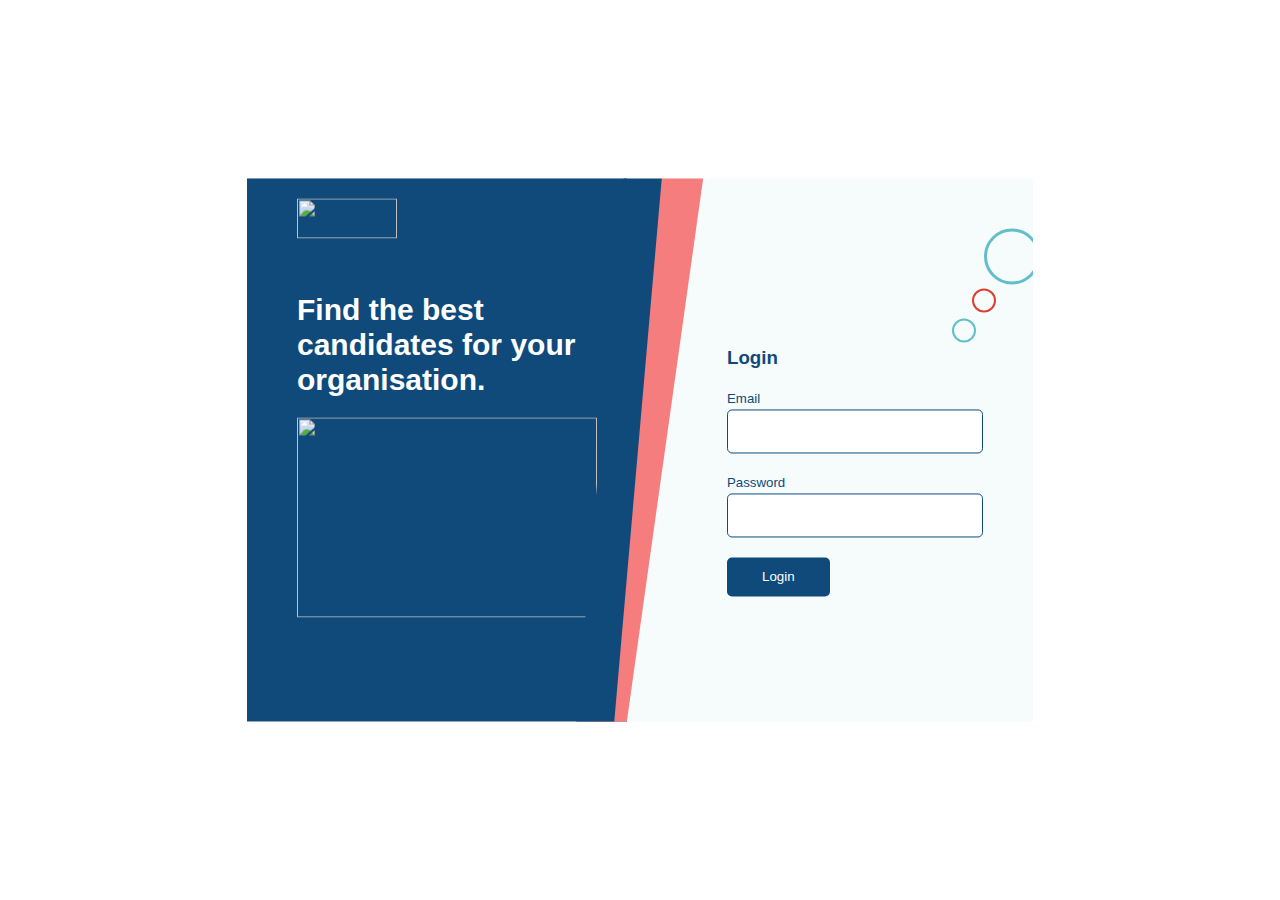
==== index.html @ a0430554 "Landing page design" ====
<!DOCTYPE html>
<html lang="en">
<head>
    <meta charset="UTF-8">
    <meta http-equiv="X-UA-Compatible" content="IE=edge">
    <meta name="viewport" content="width=device-width, initial-scale=1.0">
    <title>Log-in</title>
    <link rel="stylesheet" href="style.css">
</head>
<body>
    <div class="classic">
        <div class="right">
            <img src="https://res.cloudinary.com/dvo8xhx6r/image/upload/v1623935723/Logo_for_Business_lmif9h.png" alt="" class="find">
            <div class="inside">
                <h1>Find the best candidates for your organisation.</h1>
                <img src="https://res.cloudinary.com/dvo8xhx6r/image/upload/v1623935739/7566-removebg-preview_1_aiagv5.png" alt="">
            </div>
        </div>
        <div class="left">
            <h3>Login</h3>
            <form action="first.html">
                <label for="">
                    <h5>Email</h5>
                    <input type="email" required>
                </label>
                <label>
                    <h5>Password</h5>
                    <input type="password" required>
                </label>
                <button class="btn">Login</button>
            </form>
            <span class="circle1"></span>
            <span class="circle2"></span>
            <span class="circle3"></span>
        </div>
    </div>
</body>
</html>
---- style.css ----
body{
    padding: 0px;
    margin: 0px;
}
.classic{
    position: absolute;
    top: 50%;
    left: 50%;
    transform: translate(-50%, -50%);
    background: #f5fcfb;
    display: flex;
}
.right{
    background: #0F4A7B;
    padding: 20px 30px 100px 50px;
    width: 300px;
    position: relative;
    z-index: 100;
}
.right .find{
    height: 40px;
    width: 100px;
}
.right::before{
    position: absolute;
    content: "";
    height: 100%;
    width: 11%;
    background: #F57D7D;
    top: 0;
    left: 99%;
    transform: skewX(-8deg);
    transform-origin: right;
}
.right::after{
    position: absolute;
    content: "";
    height: 100%;
    width: 10%;
    background: #0F4A7B;
    top: 0;
    left: 93%;
    transform: skewX(-5deg);
    transform-origin: right;
}
.inside{
    margin-top: 50px;
}
.inside h1{
    font-family: 'Gill Sans', 'Gill Sans MT', Calibri, 'Trebuchet MS', sans-serif;
    font-weight: 900;
    color: white;
    line-height: 35px;
    font-size: 30px;
}
.inside img{
    width: 300px;
    height: 200px;
}
.left{
    padding: 150px 50px 20px 100px;
    position: relative;
    overflow: hidden;
}
.left h3{
    font-family: 'Gill Sans', 'Gill Sans MT', Calibri, 'Trebuchet MS', sans-serif;
    color: #0F4A7B;
}

.left label h5{
    margin-bottom: 3px;
    font-family: 'Gill Sans', 'Gill Sans MT', Calibri, 'Trebuchet MS', sans-serif;
    color: #0F4A7B;
    font-weight: 100;
}
.left label input{
    height: 40px;
    width: 250px;
    border-radius: 5px;
    outline: none;
    border: 1px solid #0F4A7B;
    transition: 0.1s ease-in;
}

/* .left label input:hover{
    border: 3px solid #0F4A7B;
} */

.circle1{
    border: 3px solid #62BECB;
    width: 50px;
    height: 50px;
    border-radius: 50%;
    position: absolute;
    top: 50px;
    left: 88%;
}

.circle2{
    border: 2px solid #DD4033;
    width: 20px;
    height: 20px;
    border-radius: 50%;
    position: absolute;
    top: 110px;
    left: 85%;
}
.circle3{
    border: 2px solid #62BECB;
    width: 20px;
    height: 20px;
    border-radius: 50%;
    position: absolute;
    top: 140px;
    left: 80%;
}

.btn{
    padding: 12px 35px;
    margin-top: 20px;
    background: #0F4A7B;
    color: #fff;
    outline: none;
    border-radius: 5px;
    border: none;
    font-family: 'Gill Sans', 'Gill Sans MT', Calibri, 'Trebuchet MS', sans-serif;
    cursor: pointer;
}
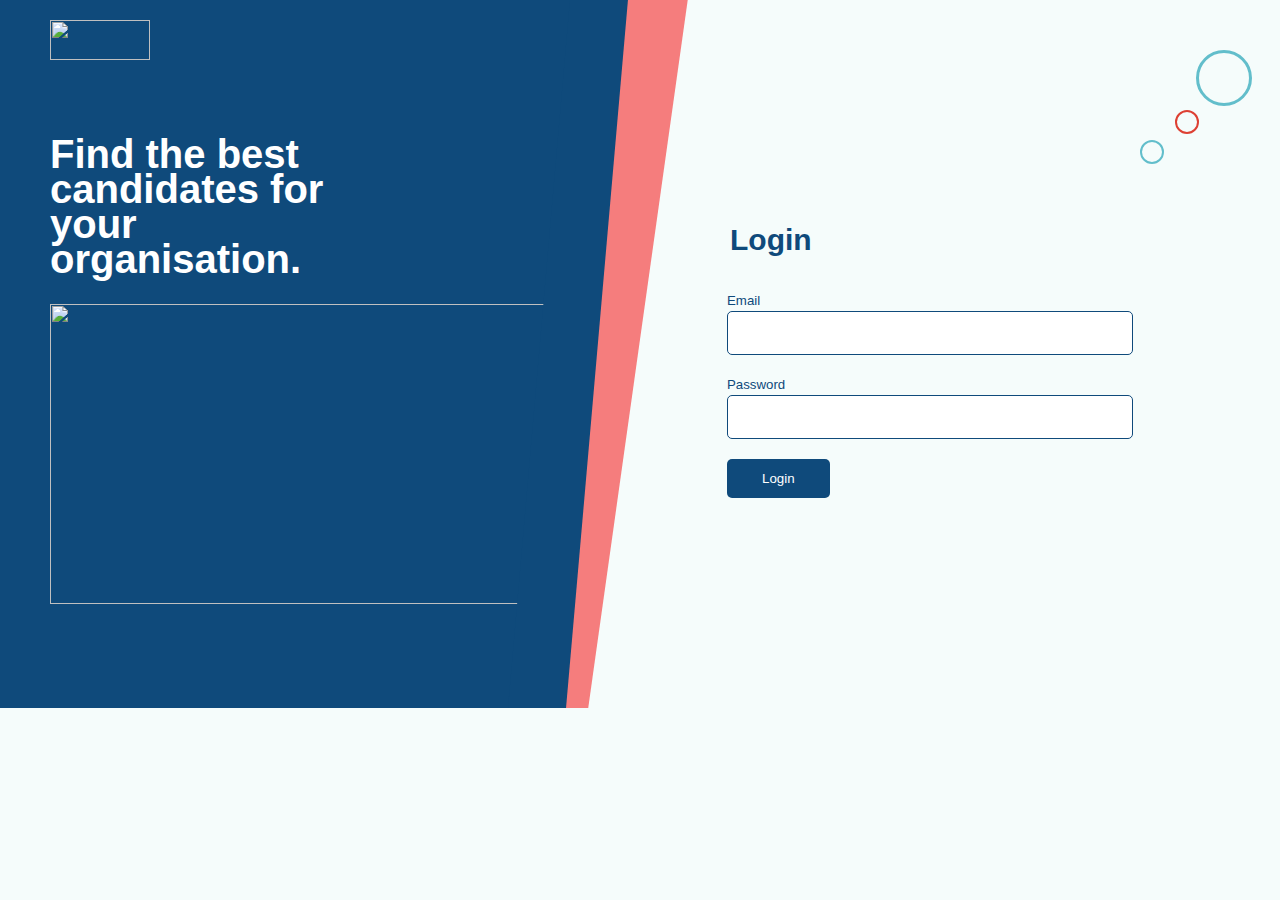
==== commit e1dd6c72: "UI design of find jobs" ====
--- a/index.html
+++ b/index.html
@@ -8,7 +8,6 @@
     <link rel="stylesheet" href="style.css">
 </head>
 <body>
-    <div class="classic">
         <div class="right">
             <img src="https://res.cloudinary.com/dvo8xhx6r/image/upload/v1623935723/Logo_for_Business_lmif9h.png" alt="" class="find">
             <div class="inside">
@@ -18,21 +17,20 @@
         </div>
         <div class="left">
             <h3>Login</h3>
-            <form action="first.html">
+            <div>
                 <label for="">
                     <h5>Email</h5>
-                    <input type="email" required>
+                    <input type="email">
                 </label>
                 <label>
                     <h5>Password</h5>
-                    <input type="password" required>
+                    <input type="password">
                 </label>
                 <button class="btn">Login</button>
-            </form>
+            </div>
             <span class="circle1"></span>
             <span class="circle2"></span>
             <span class="circle3"></span>
         </div>
-    </div>
 </body>
 </html>--- a/style.css
+++ b/style.css
@@ -1,21 +1,20 @@
 body{
     padding: 0px;
     margin: 0px;
-}
-.classic{
-    position: absolute;
-    top: 50%;
-    left: 50%;
-    transform: translate(-50%, -50%);
+    overflow: hidden;
+    display: flex;
+    justify-content: space-between;
     background: #f5fcfb;
-    display: flex;
 }
 .right{
     background: #0F4A7B;
     padding: 20px 30px 100px 50px;
-    width: 300px;
     position: relative;
     z-index: 100;
+    height: 100%;
+    display: flex;
+    flex-direction: column;
+    justify-content: space-between;
 }
 .right .find{
     height: 40px;
@@ -51,22 +50,32 @@
     font-weight: 900;
     color: white;
     line-height: 35px;
-    font-size: 30px;
+    font-size: 40px;
+    width: 300px;
 }
 .inside img{
-    width: 300px;
-    height: 200px;
+    width: 500px;
+    height: 300px;
 }
 .left{
-    padding: 150px 50px 20px 100px;
+    padding: 150px 150px;
     position: relative;
     overflow: hidden;
+    display: flex;
+    justify-content: center;
+    align-items: center;
+    flex-direction: column;
 }
 .left h3{
     font-family: 'Gill Sans', 'Gill Sans MT', Calibri, 'Trebuchet MS', sans-serif;
     color: #0F4A7B;
+    align-self: flex-start;
+    font-size: 30px;
+    line-height: 2px;
 }
-
+.left div{
+    margin-top: 0px;
+}
 .left label h5{
     margin-bottom: 3px;
     font-family: 'Gill Sans', 'Gill Sans MT', Calibri, 'Trebuchet MS', sans-serif;
@@ -75,7 +84,7 @@
 }
 .left label input{
     height: 40px;
-    width: 250px;
+    width: 400px;
     border-radius: 5px;
     outline: none;
     border: 1px solid #0F4A7B;
@@ -125,4 +134,5 @@
     border: none;
     font-family: 'Gill Sans', 'Gill Sans MT', Calibri, 'Trebuchet MS', sans-serif;
     cursor: pointer;
+    display: block;
 }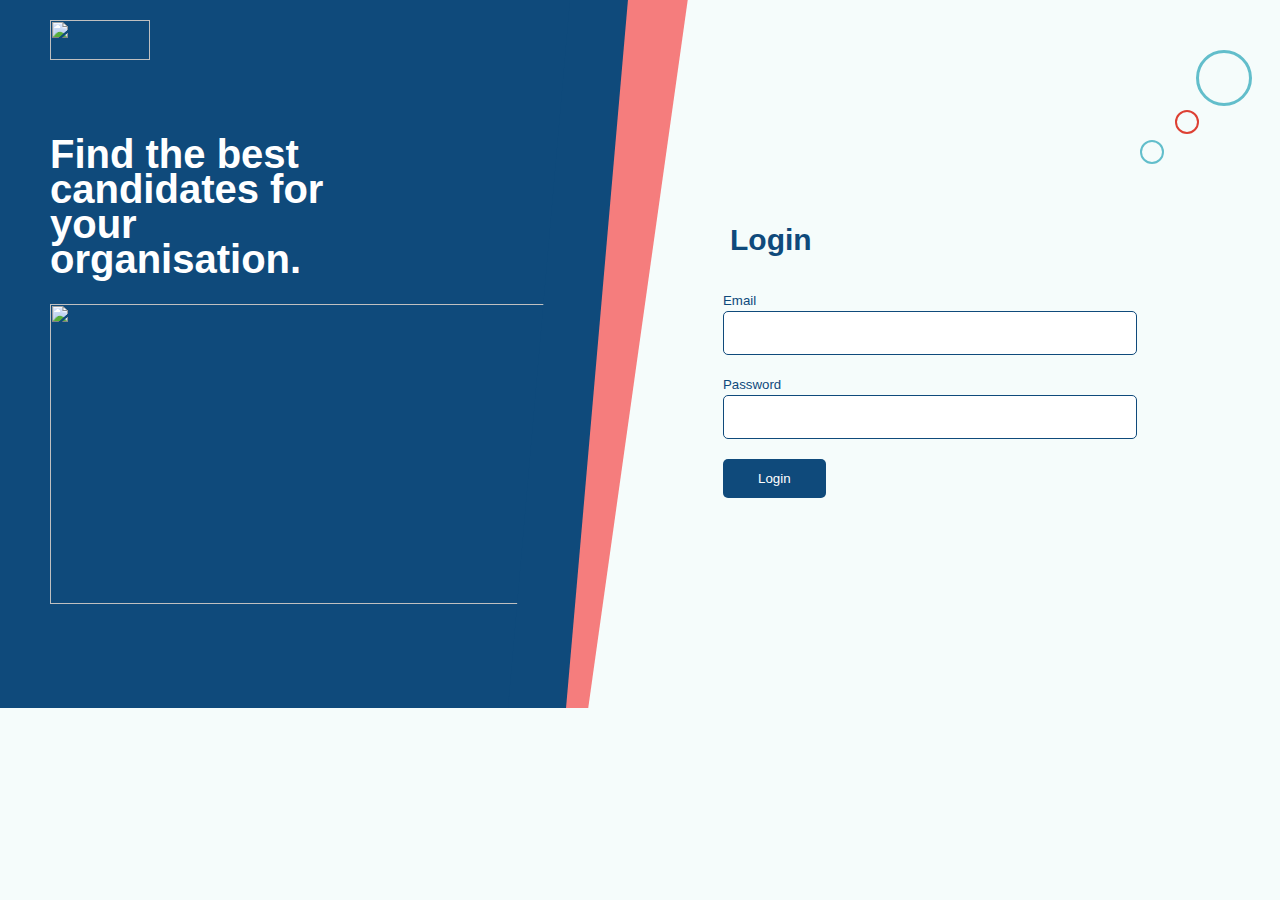
==== commit 8f347e6b: "UI design for findjob" ====
--- a/index.html
+++ b/index.html
@@ -18,15 +18,17 @@
         <div class="left">
             <h3>Login</h3>
             <div>
-                <label for="">
-                    <h5>Email</h5>
-                    <input type="email">
-                </label>
-                <label>
-                    <h5>Password</h5>
-                    <input type="password">
-                </label>
-                <button class="btn">Login</button>
+                <form action="first.html">
+                    <label for="">
+                        <h5>Email</h5>
+                        <input type="email" required>
+                    </label>
+                    <label>
+                        <h5>Password</h5>
+                        <input type="password" required>
+                    </label>
+                    <button class="btn">Login</button>
+                </form>
             </div>
             <span class="circle1"></span>
             <span class="circle2"></span>
--- a/style.css
+++ b/style.css
@@ -87,6 +87,8 @@
     width: 400px;
     border-radius: 5px;
     outline: none;
+    font-size: 15px;
+    padding-left: 10px;
     border: 1px solid #0F4A7B;
     transition: 0.1s ease-in;
 }
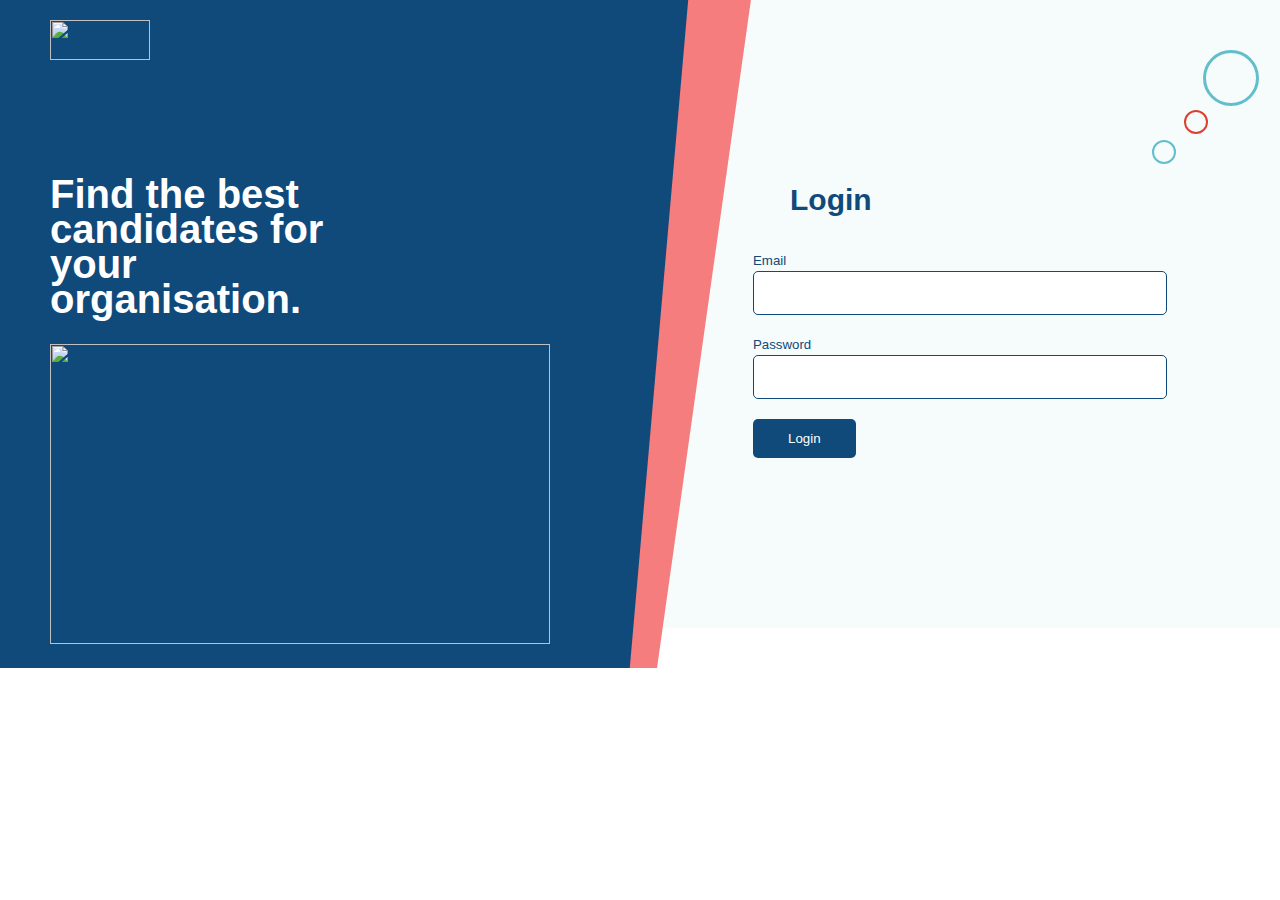
==== commit b17ee963: "Reponsive Findjob UI-Design on all device" ====
--- a/index.html
+++ b/index.html
@@ -1,5 +1,6 @@
 <!DOCTYPE html>
 <html lang="en">
+
 <head>
     <meta charset="UTF-8">
     <meta http-equiv="X-UA-Compatible" content="IE=edge">
@@ -7,12 +8,16 @@
     <title>Log-in</title>
     <link rel="stylesheet" href="style.css">
 </head>
+
 <body>
+    <main>
         <div class="right">
-            <img src="https://res.cloudinary.com/dvo8xhx6r/image/upload/v1623935723/Logo_for_Business_lmif9h.png" alt="" class="find">
+            <img src="https://res.cloudinary.com/dvo8xhx6r/image/upload/v1623935723/Logo_for_Business_lmif9h.png" alt=""
+                class="find">
             <div class="inside">
                 <h1>Find the best candidates for your organisation.</h1>
-                <img src="https://res.cloudinary.com/dvo8xhx6r/image/upload/v1623935739/7566-removebg-preview_1_aiagv5.png" alt="">
+                <img src="https://res.cloudinary.com/dvo8xhx6r/image/upload/v1623935739/7566-removebg-preview_1_aiagv5.png"
+                    alt="">
             </div>
         </div>
         <div class="left">
@@ -34,5 +39,7 @@
             <span class="circle2"></span>
             <span class="circle3"></span>
         </div>
+    </main>
 </body>
+
 </html>--- a/style.css
+++ b/style.css
@@ -1,14 +1,16 @@
 body{
     padding: 0px;
     margin: 0px;
-    overflow: hidden;
-    display: flex;
-    justify-content: space-between;
+}
+main{
+    display: grid;
+    grid-template-columns: 6fr 6fr;
     background: #f5fcfb;
+    flex-wrap: wrap;
 }
 .right{
     background: #0F4A7B;
-    padding: 20px 30px 100px 50px;
+    padding: 20px 30px 20px 50px;
     position: relative;
     z-index: 100;
     height: 100%;
@@ -137,4 +139,53 @@
     font-family: 'Gill Sans', 'Gill Sans MT', Calibri, 'Trebuchet MS', sans-serif;
     cursor: pointer;
     display: block;
+}
+
+@media(max-width: 900px){
+    main{
+        grid-template-columns: 1fr;
+    }
+    .right::after,.right::before{
+        display: none;
+    }
+    .right{
+        padding: 10px;
+    }
+    .inside{
+        align-self: center;
+        margin-right: 0px;
+    }
+    .inside img{
+        width: 320px;
+        text-align: center;
+    }
+    .left{
+        padding: 150px 20px;
+        overflow: hidden;
+        background: #dbfbff;
+    }
+    .left h3{
+        align-self: center;
+    }
+    .left label input{
+        width: 300px;
+    }
+}
+
+@media(max-width: 1024px){
+    main{
+        grid-template-columns: 1fr;
+    }
+    .right::after,.right::before{
+        display: none;
+    }
+    .right{
+        padding: 20px;
+    }
+    .inside{
+        align-self: center;
+    }
+    .left h3{
+        align-self: center;
+    }
 }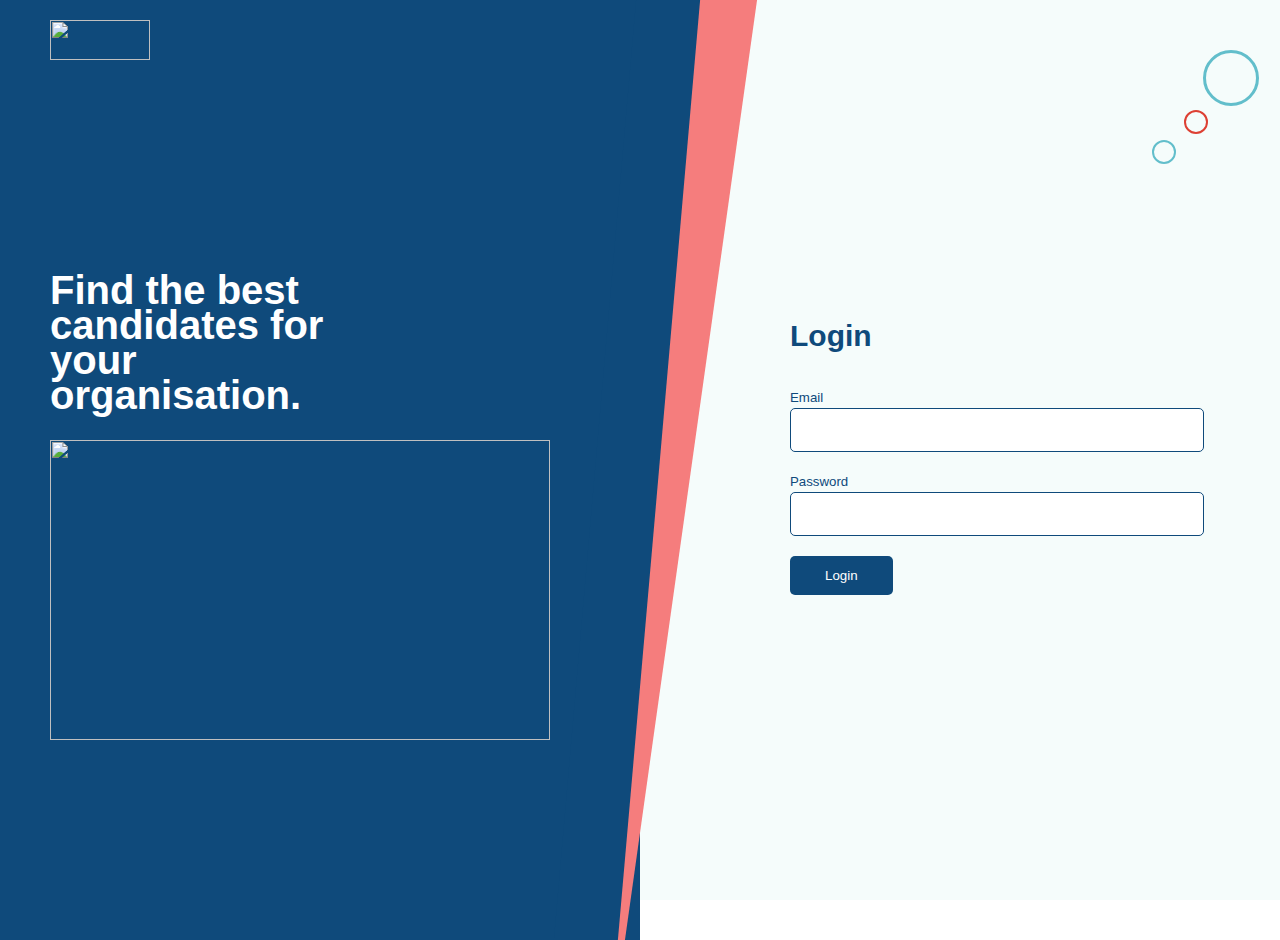
==== commit c6df9093: "Changing Files name" ====
--- a/index.html
+++ b/index.html
@@ -23,7 +23,7 @@
         <div class="left">
             <h3>Login</h3>
             <div>
-                <form action="first.html">
+                <form action="landing.html">
                     <label for="">
                         <h5>Email</h5>
                         <input type="email" required>
--- a/style.css
+++ b/style.css
@@ -1,26 +1,32 @@
 body{
     padding: 0px;
     margin: 0px;
+    overflow: hidden;
 }
 main{
     display: grid;
     grid-template-columns: 6fr 6fr;
     background: #f5fcfb;
     flex-wrap: wrap;
+    min-height: 100vh;
+    justify-content: space-between;
 }
 .right{
     background: #0F4A7B;
-    padding: 20px 30px 20px 50px;
+    padding: 20px 0px 20px 50px;
     position: relative;
     z-index: 100;
     height: 100%;
     display: flex;
     flex-direction: column;
-    justify-content: space-between;
+    justify-content: center;
+    /* justify-content: space-between; */
 }
 .right .find{
     height: 40px;
     width: 100px;
+    position: absolute;
+    top: 20px;
 }
 .right::before{
     position: absolute;
@@ -29,7 +35,7 @@
     width: 11%;
     background: #F57D7D;
     top: 0;
-    left: 99%;
+    left: 97%;
     transform: skewX(-8deg);
     transform-origin: right;
 }
@@ -77,6 +83,7 @@
 }
 .left div{
     margin-top: 0px;
+    align-self: flex-start;
 }
 .left label h5{
     margin-bottom: 3px;
@@ -142,6 +149,9 @@
 }
 
 @media(max-width: 900px){
+    body{
+        overflow: scroll;
+    }
     main{
         grid-template-columns: 1fr;
     }
@@ -173,6 +183,10 @@
 }
 
 @media(max-width: 1024px){
+    body{
+        overflow: scroll;
+        overflow-x: scroll;
+    }
     main{
         grid-template-columns: 1fr;
     }
@@ -188,4 +202,4 @@
     .left h3{
         align-self: center;
     }
-}+}
